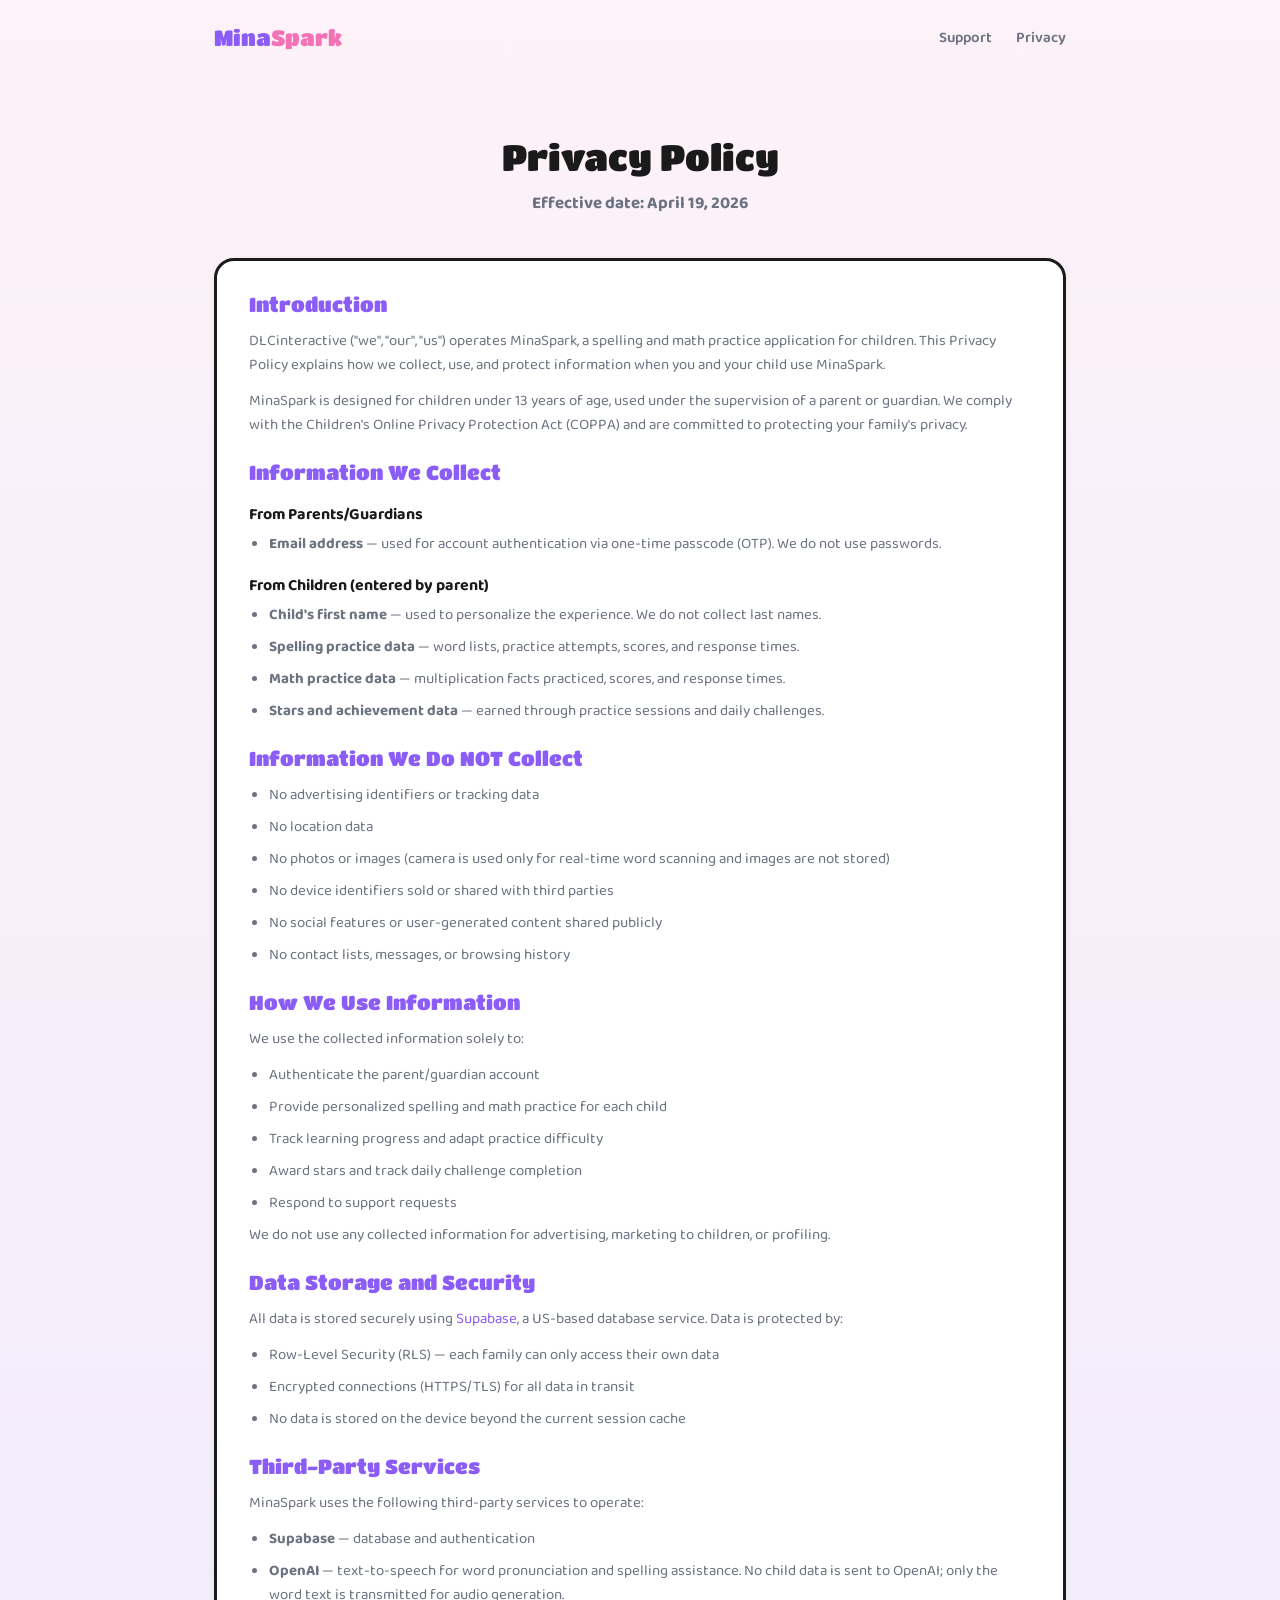
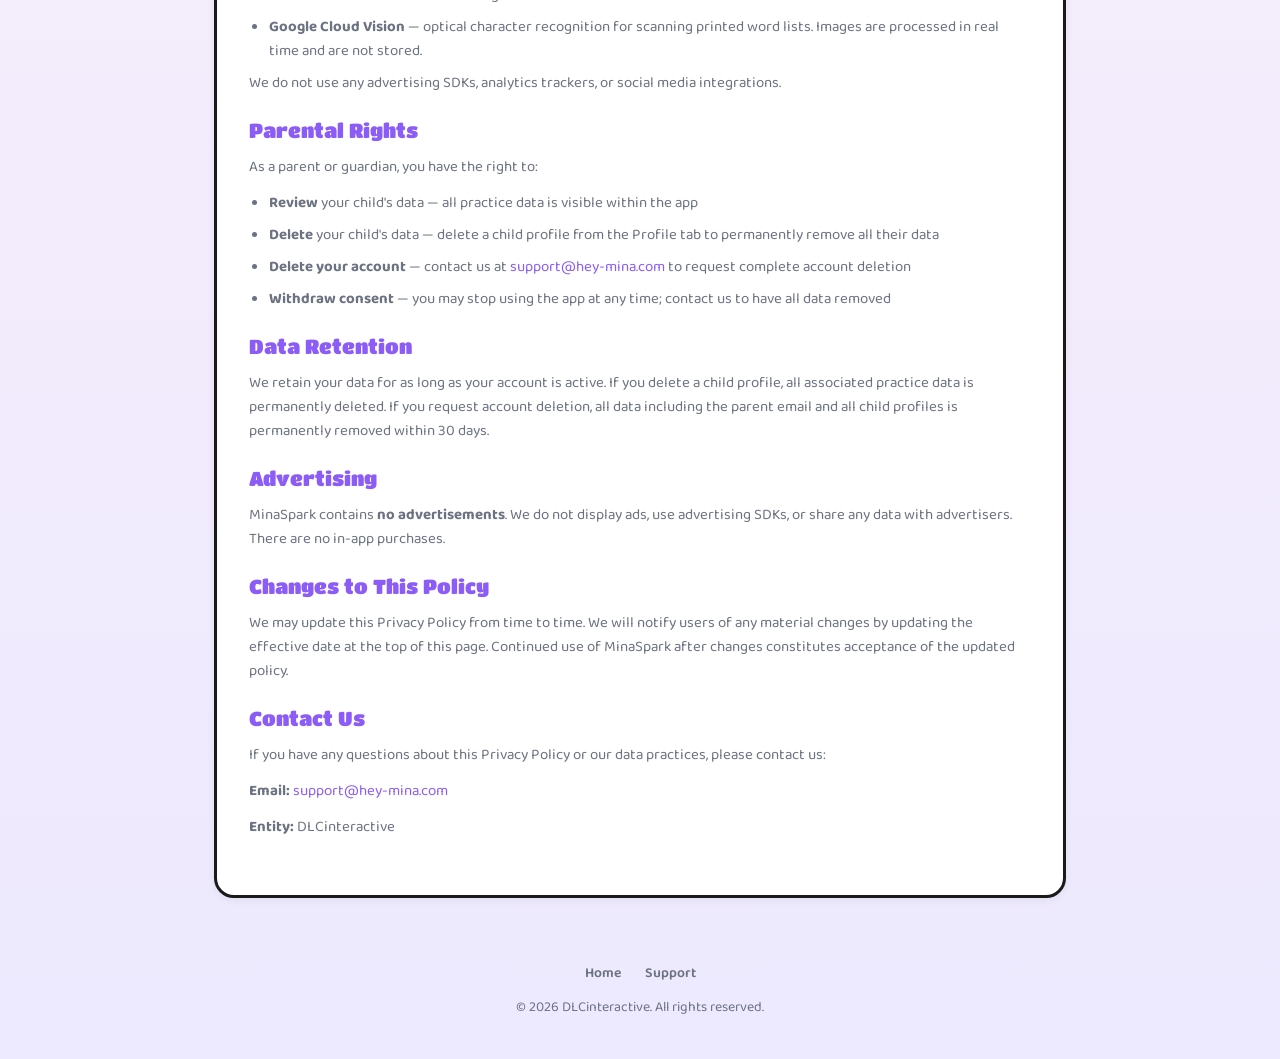
==== privacy.html @ 3a79c0f6 "Initial commit: landing, support, privacy pages" ====
<!DOCTYPE html>
<html lang="en">
<head>
  <meta charset="UTF-8">
  <meta name="viewport" content="width=device-width, initial-scale=1.0">
  <title>Privacy Policy — MinaSpark</title>
  <meta name="description" content="MinaSpark privacy policy. Learn how we protect your child's data. COPPA compliant, no ads, no tracking.">
  <link rel="stylesheet" href="/style.css">
  <link rel="icon" href="data:image/svg+xml,<svg xmlns='http://www.w3.org/2000/svg' viewBox='0 0 100 100'><text y='.9em' font-size='90'>🌸</text></svg>">
</head>
<body>

  <nav class="nav">
    <a href="/" class="nav-logo">Mina<span>Spark</span></a>
    <div class="nav-links">
      <a href="/support">Support</a>
      <a href="/privacy">Privacy</a>
    </div>
  </nav>

  <section class="page-header">
    <h1>Privacy Policy</h1>
    <p class="effective-date">Effective date: April 19, 2026</p>
  </section>

  <div class="container">
    <div class="content-card">

      <div class="privacy-section">
        <h2>Introduction</h2>
        <p>DLCinteractive ("we", "our", "us") operates MinaSpark, a spelling and math practice application for children. This Privacy Policy explains how we collect, use, and protect information when you and your child use MinaSpark.</p>
        <p>MinaSpark is designed for children under 13 years of age, used under the supervision of a parent or guardian. We comply with the Children's Online Privacy Protection Act (COPPA) and are committed to protecting your family's privacy.</p>
      </div>

      <div class="privacy-section">
        <h2>Information We Collect</h2>
        <h3>From Parents/Guardians</h3>
        <ul>
          <li><strong>Email address</strong> — used for account authentication via one-time passcode (OTP). We do not use passwords.</li>
        </ul>
        <h3>From Children (entered by parent)</h3>
        <ul>
          <li><strong>Child's first name</strong> — used to personalize the experience. We do not collect last names.</li>
          <li><strong>Spelling practice data</strong> — word lists, practice attempts, scores, and response times.</li>
          <li><strong>Math practice data</strong> — multiplication facts practiced, scores, and response times.</li>
          <li><strong>Stars and achievement data</strong> — earned through practice sessions and daily challenges.</li>
        </ul>
      </div>

      <div class="privacy-section">
        <h2>Information We Do NOT Collect</h2>
        <ul>
          <li>No advertising identifiers or tracking data</li>
          <li>No location data</li>
          <li>No photos or images (camera is used only for real-time word scanning and images are not stored)</li>
          <li>No device identifiers sold or shared with third parties</li>
          <li>No social features or user-generated content shared publicly</li>
          <li>No contact lists, messages, or browsing history</li>
        </ul>
      </div>

      <div class="privacy-section">
        <h2>How We Use Information</h2>
        <p>We use the collected information solely to:</p>
        <ul>
          <li>Authenticate the parent/guardian account</li>
          <li>Provide personalized spelling and math practice for each child</li>
          <li>Track learning progress and adapt practice difficulty</li>
          <li>Award stars and track daily challenge completion</li>
          <li>Respond to support requests</li>
        </ul>
        <p>We do not use any collected information for advertising, marketing to children, or profiling.</p>
      </div>

      <div class="privacy-section">
        <h2>Data Storage and Security</h2>
        <p>All data is stored securely using <a href="https://supabase.com" target="_blank" rel="noopener">Supabase</a>, a US-based database service. Data is protected by:</p>
        <ul>
          <li>Row-Level Security (RLS) — each family can only access their own data</li>
          <li>Encrypted connections (HTTPS/TLS) for all data in transit</li>
          <li>No data is stored on the device beyond the current session cache</li>
        </ul>
      </div>

      <div class="privacy-section">
        <h2>Third-Party Services</h2>
        <p>MinaSpark uses the following third-party services to operate:</p>
        <ul>
          <li><strong>Supabase</strong> — database and authentication</li>
          <li><strong>OpenAI</strong> — text-to-speech for word pronunciation and spelling assistance. No child data is sent to OpenAI; only the word text is transmitted for audio generation.</li>
          <li><strong>Google Cloud Vision</strong> — optical character recognition for scanning printed word lists. Images are processed in real time and are not stored.</li>
        </ul>
        <p>We do not use any advertising SDKs, analytics trackers, or social media integrations.</p>
      </div>

      <div class="privacy-section">
        <h2>Parental Rights</h2>
        <p>As a parent or guardian, you have the right to:</p>
        <ul>
          <li><strong>Review</strong> your child's data — all practice data is visible within the app</li>
          <li><strong>Delete</strong> your child's data — delete a child profile from the Profile tab to permanently remove all their data</li>
          <li><strong>Delete your account</strong> — contact us at <a href="mailto:support@hey-mina.com">support@hey-mina.com</a> to request complete account deletion</li>
          <li><strong>Withdraw consent</strong> — you may stop using the app at any time; contact us to have all data removed</li>
        </ul>
      </div>

      <div class="privacy-section">
        <h2>Data Retention</h2>
        <p>We retain your data for as long as your account is active. If you delete a child profile, all associated practice data is permanently deleted. If you request account deletion, all data including the parent email and all child profiles is permanently removed within 30 days.</p>
      </div>

      <div class="privacy-section">
        <h2>Advertising</h2>
        <p>MinaSpark contains <strong>no advertisements</strong>. We do not display ads, use advertising SDKs, or share any data with advertisers. There are no in-app purchases.</p>
      </div>

      <div class="privacy-section">
        <h2>Changes to This Policy</h2>
        <p>We may update this Privacy Policy from time to time. We will notify users of any material changes by updating the effective date at the top of this page. Continued use of MinaSpark after changes constitutes acceptance of the updated policy.</p>
      </div>

      <div class="privacy-section">
        <h2>Contact Us</h2>
        <p>If you have any questions about this Privacy Policy or our data practices, please contact us:</p>
        <p><strong>Email:</strong> <a href="mailto:support@hey-mina.com">support@hey-mina.com</a></p>
        <p><strong>Entity:</strong> DLCinteractive</p>
      </div>

    </div>
  </div>

  <footer class="footer">
    <div class="footer-links">
      <a href="/">Home</a>
      <a href="/support">Support</a>
    </div>
    <p>&copy; 2026 DLCinteractive. All rights reserved.</p>
  </footer>

</body>
</html>
---- style.css ----
/* hey-mina.com — shared styles */
@import url('https://fonts.googleapis.com/css2?family=Baloo+2:wght@400;600;700;800&family=Titan+One&display=swap');

:root {
  --purple: #8B5CF6;
  --pink: #F472B6;
  --dark: #1a1a1a;
  --text: #1a1a1a;
  --text-secondary: #6B7280;
  --bg-start: #FDF2F8;
  --bg-end: #EDE9FE;
  --white: #ffffff;
  --green: #10B981;
  --red: #EF4444;
  --gold: #F59E0B;
  --blue: #3B82F6;
  --radius: 20px;
}

*, *::before, *::after { box-sizing: border-box; margin: 0; padding: 0; }

html { scroll-behavior: smooth; }

body {
  font-family: 'Baloo 2', system-ui, sans-serif;
  color: var(--text);
  background: linear-gradient(180deg, var(--bg-start), var(--bg-end));
  min-height: 100vh;
  line-height: 1.6;
  -webkit-font-smoothing: antialiased;
}

h1, h2, h3 { font-family: 'Titan One', cursive; font-weight: 400; line-height: 1.2; }

a { color: var(--purple); text-decoration: none; }
a:hover { text-decoration: underline; }

img { max-width: 100%; height: auto; }

/* ── Layout ── */
.container { max-width: 900px; margin: 0 auto; padding: 0 24px; }

/* ── Nav ── */
.nav {
  display: flex; align-items: center; justify-content: space-between;
  padding: 20px 24px; max-width: 900px; margin: 0 auto;
}
.nav-logo { font-family: 'Titan One', cursive; font-size: 22px; color: var(--purple); }
.nav-logo span { color: var(--pink); }
.nav-links { display: flex; gap: 24px; }
.nav-links a { font-weight: 600; color: var(--text-secondary); font-size: 15px; }
.nav-links a:hover { color: var(--purple); text-decoration: none; }

/* ── Hero ── */
.hero {
  text-align: center; padding: 80px 24px 60px;
  max-width: 700px; margin: 0 auto;
}
.hero-emoji { font-size: 72px; margin-bottom: 16px; }
.hero h1 { font-size: 48px; color: var(--text); margin-bottom: 12px; }
.hero h1 span { background: linear-gradient(135deg, var(--purple), var(--pink)); -webkit-background-clip: text; -webkit-text-fill-color: transparent; background-clip: text; }
.hero .tagline { font-size: 22px; color: var(--text-secondary); font-weight: 600; margin-bottom: 32px; }
.hero .description { font-size: 17px; color: var(--text-secondary); max-width: 520px; margin: 0 auto 40px; }

/* ── Buttons ── */
.btn {
  display: inline-flex; align-items: center; gap: 10px;
  padding: 16px 32px; border-radius: 16px; font-size: 17px;
  font-family: 'Baloo 2', sans-serif; font-weight: 700;
  border: 3px solid var(--dark); cursor: pointer; transition: transform 0.15s;
}
.btn:hover { transform: translateY(-2px); text-decoration: none; }
.btn-primary { background: linear-gradient(135deg, var(--purple), var(--pink)); color: var(--white); }
.btn-outline { background: var(--white); color: var(--text); }

/* ── Feature Cards ── */
.features { display: grid; grid-template-columns: repeat(auto-fit, minmax(240px, 1fr)); gap: 20px; padding: 0 24px 60px; max-width: 900px; margin: 0 auto; }
.feature-card {
  background: var(--white); border-radius: var(--radius); padding: 28px 24px;
  border: 3px solid var(--dark); text-align: center;
  box-shadow: 0 2px 8px rgba(0,0,0,0.06);
}
.feature-card .emoji { font-size: 40px; margin-bottom: 12px; }
.feature-card h3 { font-size: 18px; margin-bottom: 8px; color: var(--text); }
.feature-card p { font-size: 15px; color: var(--text-secondary); }

/* ── Screenshots placeholder ── */
.screenshots {
  text-align: center; padding: 60px 24px;
  max-width: 900px; margin: 0 auto;
}
.screenshots h2 { font-size: 32px; margin-bottom: 24px; }
.screenshot-grid { display: flex; gap: 20px; justify-content: center; flex-wrap: wrap; }
.screenshot-placeholder {
  width: 180px; height: 360px; background: var(--white);
  border-radius: 24px; border: 3px solid var(--dark);
  display: flex; align-items: center; justify-content: center;
  color: var(--text-secondary); font-size: 14px; font-weight: 600;
}

/* ── Page header ── */
.page-header {
  text-align: center; padding: 60px 24px 40px;
  max-width: 700px; margin: 0 auto;
}
.page-header h1 { font-size: 36px; margin-bottom: 12px; }
.page-header p { font-size: 17px; color: var(--text-secondary); }

/* ── Content card ── */
.content-card {
  background: var(--white); border-radius: var(--radius); padding: 32px;
  border: 3px solid var(--dark); margin-bottom: 24px;
  box-shadow: 0 2px 8px rgba(0,0,0,0.06);
}
.content-card h2 { font-size: 22px; margin-bottom: 16px; color: var(--purple); }
.content-card h3 { font-family: 'Baloo 2', sans-serif; font-weight: 700; font-size: 16px; margin: 20px 0 8px; color: var(--text); }
.content-card p, .content-card li { font-size: 15px; color: var(--text-secondary); margin-bottom: 8px; }
.content-card ul { padding-left: 20px; }
.content-card li { list-style: disc; }

/* ── FAQ ── */
.faq-item { border-bottom: 1.5px solid #E5E7EB; padding: 20px 0; }
.faq-item:last-child { border-bottom: none; }
.faq-item h3 { font-family: 'Baloo 2', sans-serif; font-weight: 700; font-size: 16px; color: var(--text); margin-bottom: 8px; }
.faq-item p { font-size: 15px; color: var(--text-secondary); margin: 0; }

/* ── Contact card ── */
.contact-card {
  background: linear-gradient(135deg, var(--purple), var(--pink));
  border-radius: var(--radius); padding: 32px; text-align: center;
  border: 3px solid var(--dark); margin-bottom: 24px;
  color: var(--white);
}
.contact-card h2 { color: var(--white); margin-bottom: 8px; }
.contact-card p { color: rgba(255,255,255,0.85); font-size: 15px; }
.contact-card a { color: var(--white); font-weight: 700; text-decoration: underline; }

/* ── Footer ── */
.footer {
  text-align: center; padding: 40px 24px;
  color: var(--text-secondary); font-size: 14px;
}
.footer-links { display: flex; gap: 24px; justify-content: center; margin-bottom: 12px; }
.footer-links a { color: var(--text-secondary); font-weight: 600; }

/* ── Privacy-specific ── */
.privacy-section { margin-bottom: 24px; }
.privacy-section h2 { font-size: 20px; color: var(--purple); margin-bottom: 12px; }
.privacy-section p { margin-bottom: 12px; }
.effective-date { font-weight: 700; color: var(--text); }

/* ── Responsive ── */
@media (max-width: 600px) {
  .hero h1 { font-size: 32px; }
  .hero .tagline { font-size: 18px; }
  .hero { padding: 60px 20px 40px; }
  .nav-links { gap: 16px; }
  .nav-links a { font-size: 14px; }
  .features { grid-template-columns: 1fr; }
  .screenshot-placeholder { width: 140px; height: 280px; }
  .page-header h1 { font-size: 28px; }
  .content-card { padding: 24px 20px; }
}
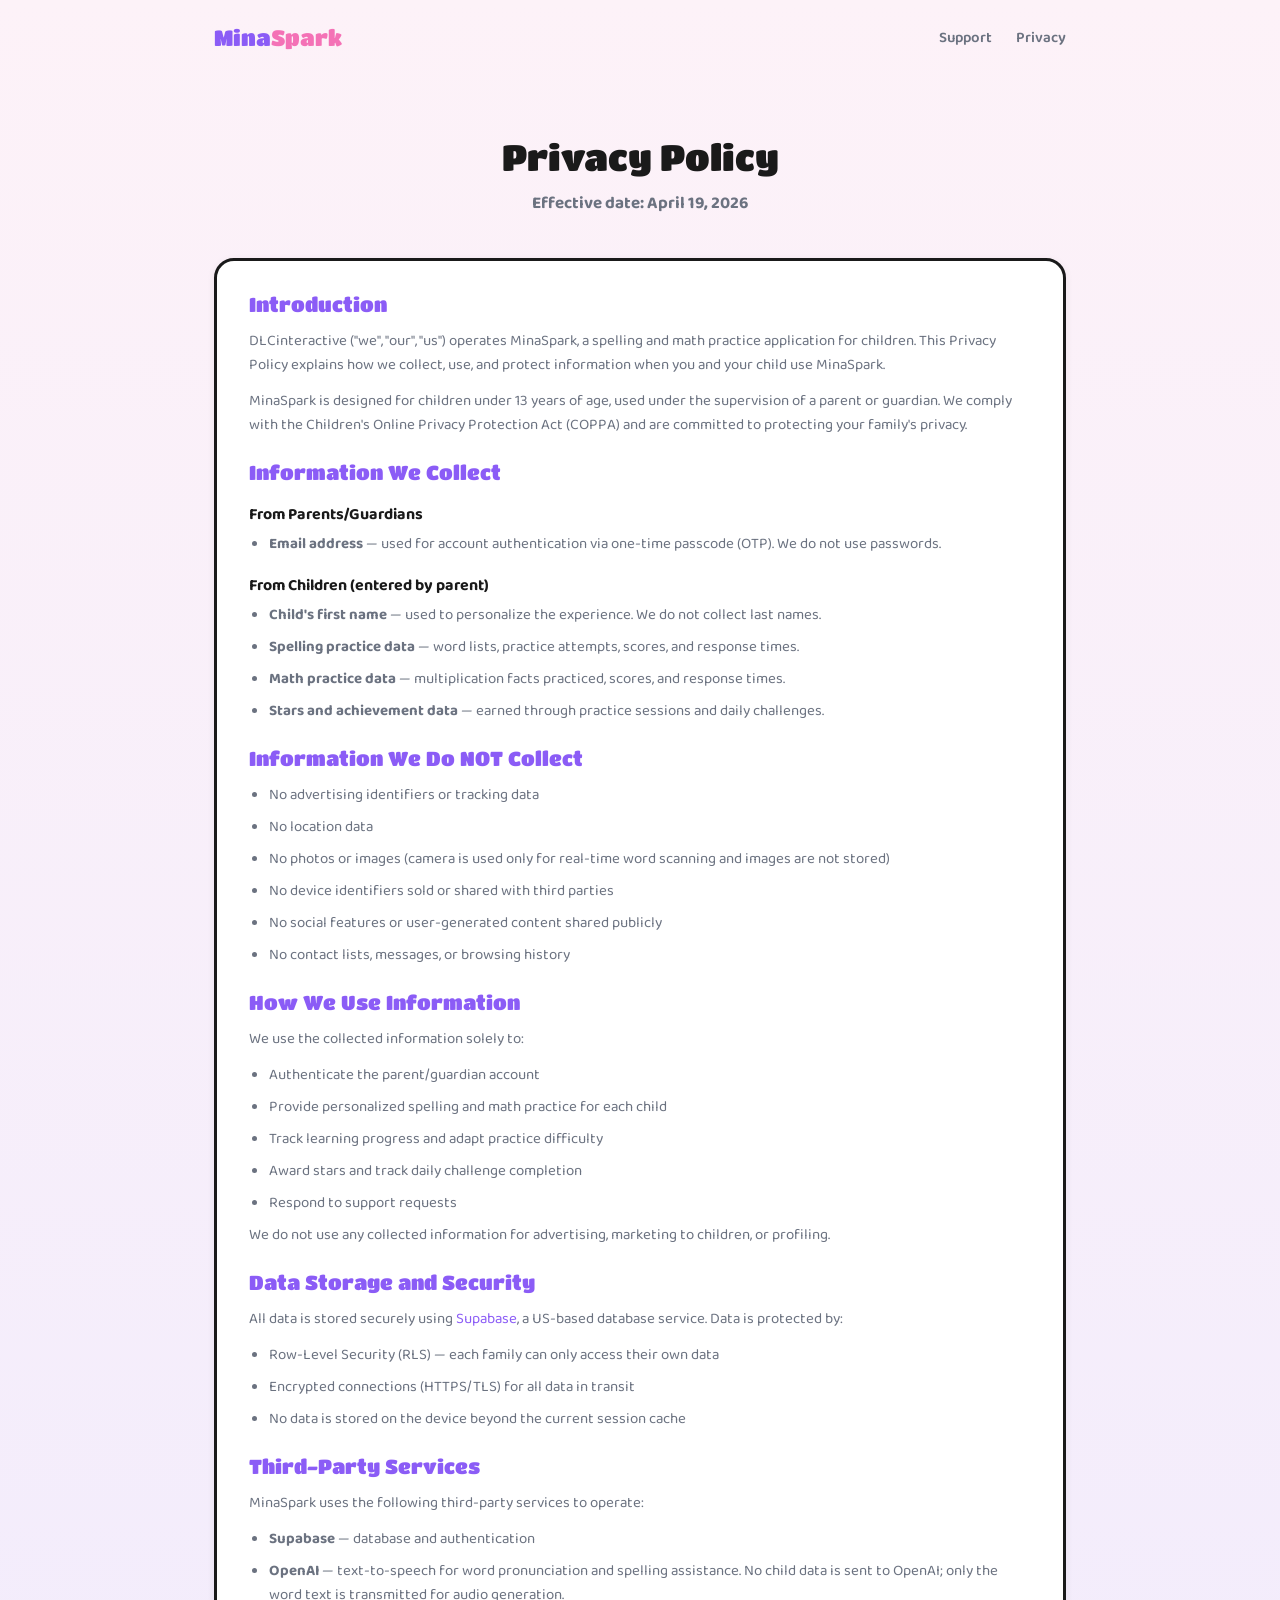
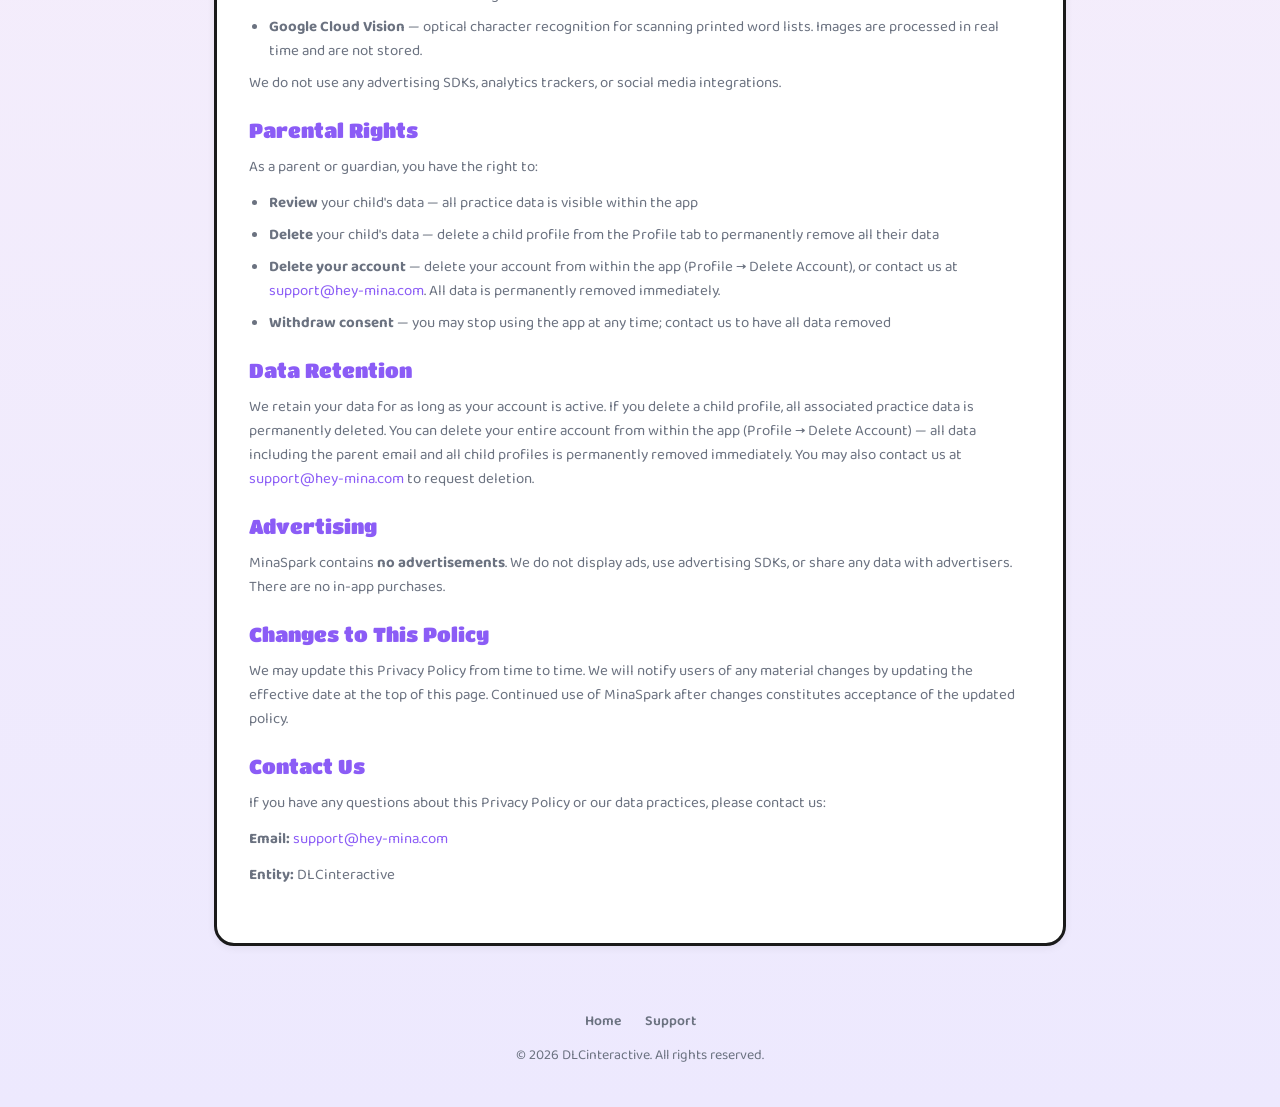
==== commit 0969bed7: "Update privacy policy: in-app account deletion via Profile tab Co-Authored-By: Claude Opus 4.6 (1M c" ====
--- a/privacy.html
+++ b/privacy.html
@@ -99,14 +99,14 @@
         <ul>
           <li><strong>Review</strong> your child's data — all practice data is visible within the app</li>
           <li><strong>Delete</strong> your child's data — delete a child profile from the Profile tab to permanently remove all their data</li>
-          <li><strong>Delete your account</strong> — contact us at <a href="mailto:support@hey-mina.com">support@hey-mina.com</a> to request complete account deletion</li>
+          <li><strong>Delete your account</strong> — delete your account from within the app (Profile → Delete Account), or contact us at <a href="mailto:support@hey-mina.com">support@hey-mina.com</a>. All data is permanently removed immediately.</li>
           <li><strong>Withdraw consent</strong> — you may stop using the app at any time; contact us to have all data removed</li>
         </ul>
       </div>
 
       <div class="privacy-section">
         <h2>Data Retention</h2>
-        <p>We retain your data for as long as your account is active. If you delete a child profile, all associated practice data is permanently deleted. If you request account deletion, all data including the parent email and all child profiles is permanently removed within 30 days.</p>
+        <p>We retain your data for as long as your account is active. If you delete a child profile, all associated practice data is permanently deleted. You can delete your entire account from within the app (Profile → Delete Account) — all data including the parent email and all child profiles is permanently removed immediately. You may also contact us at <a href="mailto:support@hey-mina.com">support@hey-mina.com</a> to request deletion.</p>
       </div>
 
       <div class="privacy-section">
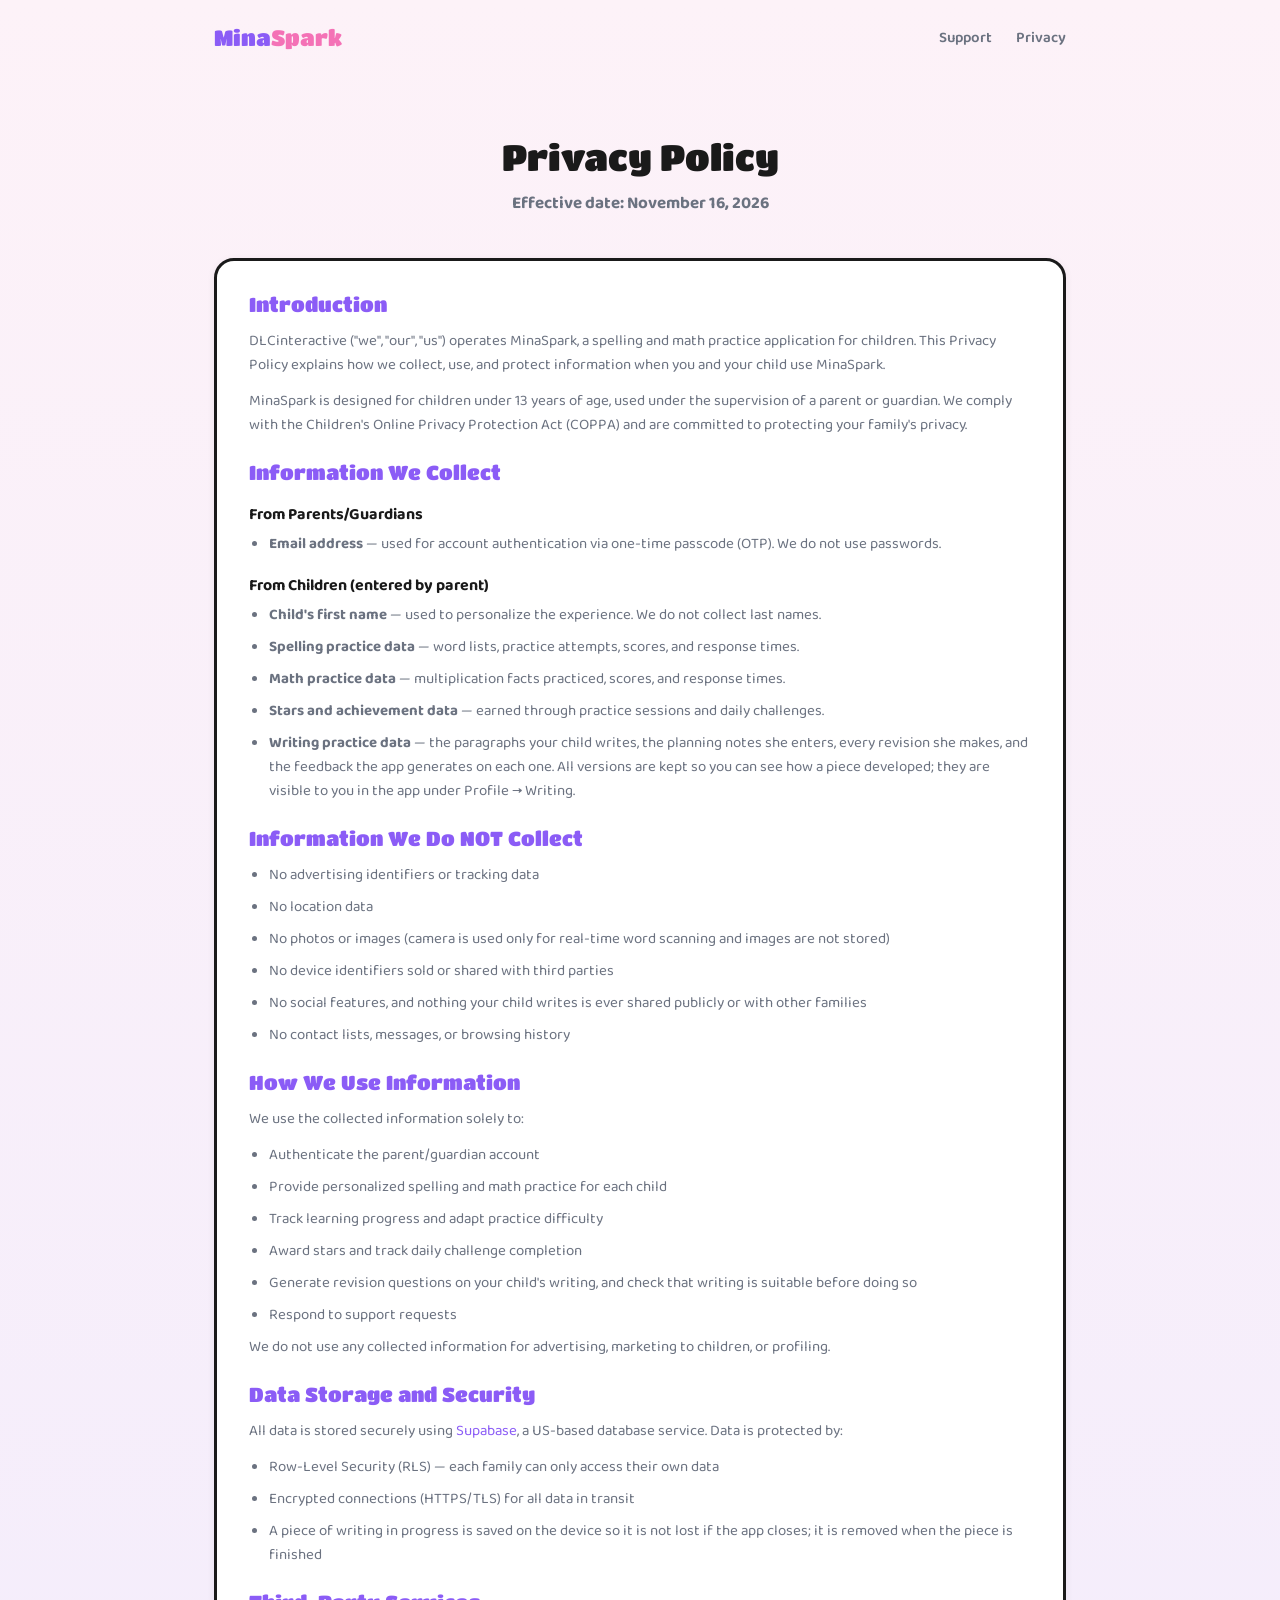
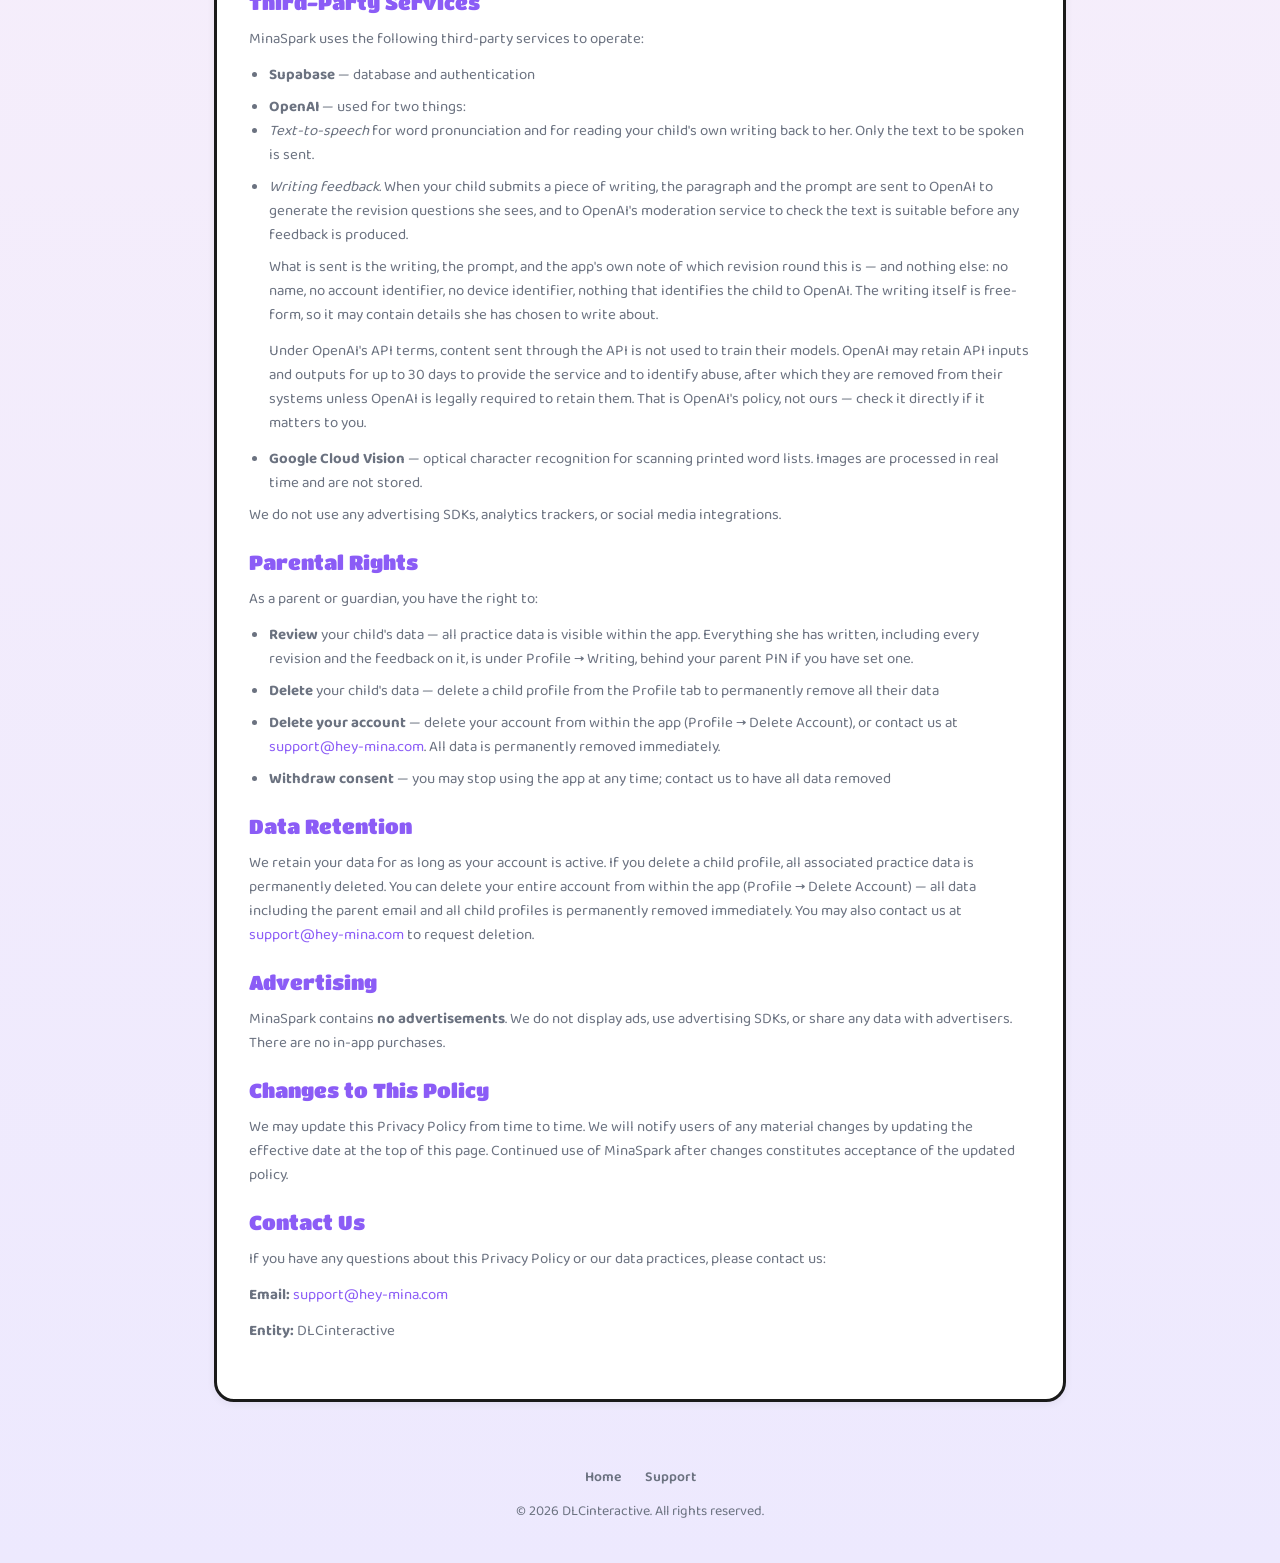
==== commit 637c3fa1: "Update privacy policy: writing practice, OpenAI feedback, on-device drafts Phase 32 adds typed writi" ====
--- a/privacy.html
+++ b/privacy.html
@@ -20,7 +20,7 @@
 
   <section class="page-header">
     <h1>Privacy Policy</h1>
-    <p class="effective-date">Effective date: April 19, 2026</p>
+    <p class="effective-date">Effective date: November 16, 2026</p>
   </section>
 
   <div class="container">
@@ -44,6 +44,7 @@
           <li><strong>Spelling practice data</strong> — word lists, practice attempts, scores, and response times.</li>
           <li><strong>Math practice data</strong> — multiplication facts practiced, scores, and response times.</li>
           <li><strong>Stars and achievement data</strong> — earned through practice sessions and daily challenges.</li>
+          <li><strong>Writing practice data</strong> — the paragraphs your child writes, the planning notes she enters, every revision she makes, and the feedback the app generates on each one. All versions are kept so you can see how a piece developed; they are visible to you in the app under Profile → Writing.</li>
         </ul>
       </div>
 
@@ -54,7 +55,7 @@
           <li>No location data</li>
           <li>No photos or images (camera is used only for real-time word scanning and images are not stored)</li>
           <li>No device identifiers sold or shared with third parties</li>
-          <li>No social features or user-generated content shared publicly</li>
+          <li>No social features, and nothing your child writes is ever shared publicly or with other families</li>
           <li>No contact lists, messages, or browsing history</li>
         </ul>
       </div>
@@ -67,6 +68,7 @@
           <li>Provide personalized spelling and math practice for each child</li>
           <li>Track learning progress and adapt practice difficulty</li>
           <li>Award stars and track daily challenge completion</li>
+          <li>Generate revision questions on your child's writing, and check that writing is suitable before doing so</li>
           <li>Respond to support requests</li>
         </ul>
         <p>We do not use any collected information for advertising, marketing to children, or profiling.</p>
@@ -78,7 +80,7 @@
         <ul>
           <li>Row-Level Security (RLS) — each family can only access their own data</li>
           <li>Encrypted connections (HTTPS/TLS) for all data in transit</li>
-          <li>No data is stored on the device beyond the current session cache</li>
+          <li>A piece of writing in progress is saved on the device so it is not lost if the app closes; it is removed when the piece is finished</li>
         </ul>
       </div>
 
@@ -87,7 +89,14 @@
         <p>MinaSpark uses the following third-party services to operate:</p>
         <ul>
           <li><strong>Supabase</strong> — database and authentication</li>
-          <li><strong>OpenAI</strong> — text-to-speech for word pronunciation and spelling assistance. No child data is sent to OpenAI; only the word text is transmitted for audio generation.</li>
+          <li><strong>OpenAI</strong> — used for two things:
+            <ol>
+              <li><em>Text-to-speech</em> for word pronunciation and for reading your child's own writing back to her. Only the text to be spoken is sent.</li>
+              <li><em>Writing feedback.</em> When your child submits a piece of writing, the paragraph and the prompt are sent to OpenAI to generate the revision questions she sees, and to OpenAI's moderation service to check the text is suitable before any feedback is produced.</li>
+            </ol>
+            <p>What is sent is the writing, the prompt, and the app's own note of which revision round this is — and nothing else: no name, no account identifier, no device identifier, nothing that identifies the child to OpenAI. The writing itself is free-form, so it may contain details she has chosen to write about.</p>
+            <p>Under OpenAI's API terms, content sent through the API is not used to train their models. OpenAI may retain API inputs and outputs for up to 30 days to provide the service and to identify abuse, after which they are removed from their systems unless OpenAI is legally required to retain them. That is OpenAI's policy, not ours — check it directly if it matters to you.</p>
+          </li>
           <li><strong>Google Cloud Vision</strong> — optical character recognition for scanning printed word lists. Images are processed in real time and are not stored.</li>
         </ul>
         <p>We do not use any advertising SDKs, analytics trackers, or social media integrations.</p>
@@ -97,7 +106,7 @@
         <h2>Parental Rights</h2>
         <p>As a parent or guardian, you have the right to:</p>
         <ul>
-          <li><strong>Review</strong> your child's data — all practice data is visible within the app</li>
+          <li><strong>Review</strong> your child's data — all practice data is visible within the app. Everything she has written, including every revision and the feedback on it, is under Profile → Writing, behind your parent PIN if you have set one.</li>
           <li><strong>Delete</strong> your child's data — delete a child profile from the Profile tab to permanently remove all their data</li>
           <li><strong>Delete your account</strong> — delete your account from within the app (Profile → Delete Account), or contact us at <a href="mailto:support@hey-mina.com">support@hey-mina.com</a>. All data is permanently removed immediately.</li>
           <li><strong>Withdraw consent</strong> — you may stop using the app at any time; contact us to have all data removed</li>
